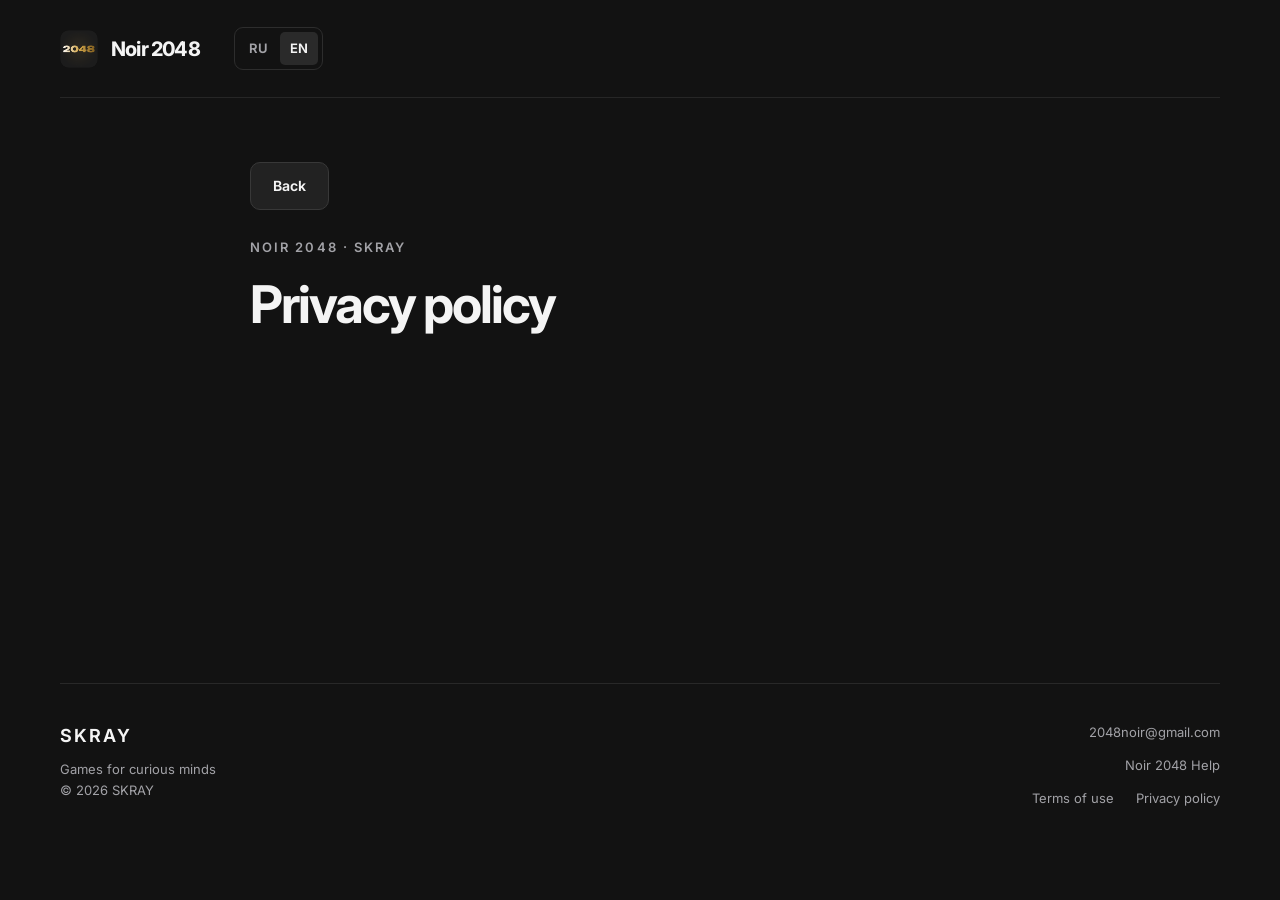
==== privacy.en.html @ 7a3df681 "Add files via upload initial commit" ====
<!doctype html>
<html lang="en"><head><meta charset="utf-8"><meta name="viewport" content="width=device-width, initial-scale=1"><meta name="theme-color" content="#121212"><meta name="description" content="Classic 2048 for Android. Try the demo, choose a tile style and get Noir 2048 on RuStore."><meta property="og:title" content="Privacy policy — Noir 2048"><meta property="og:description" content="Classic 2048 for Android. Try the demo, choose a tile style and get Noir 2048 on RuStore."><meta property="og:type" content="website"><title>Privacy policy — Noir 2048</title><meta name="robots" content="noindex"><link rel="icon" href="./assets/logo-v2.png"><link rel="stylesheet" href="./styles.css"><script src="./translations.js" defer></script><script src="./app.js" defer></script></head><body data-page="privacy"><a class="skip" href="#content" data-i18n="legal_skip">Skip to content</a>
<header class="site-header wrap"><a class="brand" href="./en.html"><img src="./assets/logo-v2.png" alt="" width="38" height="38"><span>Noir 2048</span></a><div class="lang-switch" role="group" aria-label="Язык / Language"><a href="./privacy.html" data-language="ru" lang="ru" hreflang="ru" aria-current="false">RU</a><a href="./privacy.en.html" data-language="en" lang="en" hreflang="en" aria-current="true">EN</a></div></header><main id="content" class="wrap legal-main"><a data-i18n="legal_back" class="button secondary" href="./index.html" >Back</a><p data-i18n="legal_eyebrow" class="eyebrow">NOIR 2048 · SKRAY</p><h1 data-i18n="legal_title_privacy">Privacy policy</h1><div class="legal-document" id="legal-document"></div></main><footer class="footer wrap"><div><div class="footer-brand">SKRAY</div><p data-i18n="footer_by">Games for curious minds</p><p class="footer-note">© 2026 SKRAY</p></div><div class="footer-right"><a href="mailto:2048noir@gmail.com">2048noir@gmail.com</a><a class="footer-help" data-i18n="help" data-help href="./help.en.html">Noir 2048 Help</a><div class="footer-legal"><a data-i18n="terms" href="./terms.en.html" data-legal="terms">Terms of use</a><a data-i18n="privacy" href="./privacy.en.html" data-legal="privacy">Privacy policy</a></div></div></footer></body></html>
---- styles.css ----
@font-face{font-family:Inter;src:url('./assets/inter.ttf') format('truetype');font-weight:100 900;font-display:swap}
:root{color-scheme:dark;--bg:#121212;--surface:#181818;--line:#2d2d2d;--gold:#d4af37;--text:#f4f4f4;--muted:#a2a2a7;--gap:10px;--pad:12px}
*{box-sizing:border-box}html{scroll-behavior:smooth;scroll-padding-top:100px}body{margin:0;background:var(--bg);color:var(--text);font:1rem/1.6 Inter,Arial,sans-serif;-webkit-font-smoothing:antialiased}button,a,select{-webkit-tap-highlight-color:transparent}a{color:inherit;text-decoration:none}button{font:inherit;color:inherit;cursor:pointer}button:disabled{cursor:default;opacity:.4}button,a{touch-action:manipulation}button:focus-visible,a:focus-visible,[tabindex]:focus-visible{outline:2px solid var(--gold);outline-offset:5px}img{max-width:100%;height:auto;display:block}button{border:0}h1,h2,h3,p{margin:0}h1,h2,h3{line-height:1.12}h2{font-size:clamp(28px,3.3vw,44px);letter-spacing:-.04em}h3{font-size:1.3125rem;letter-spacing:-.025em}.wrap{width:min(1160px,calc(100% - 80px));margin-inline:auto}.muted{color:var(--muted)}.eyebrow{font-size:0.8125rem;font-weight:600;letter-spacing:.16em;text-transform:uppercase;color:var(--muted)}.button{min-height:48px;padding:12px 22px;display:inline-flex;align-items:center;justify-content:center;gap:10px;border-radius:10px;font-size:0.875rem;font-weight:650;line-height:1.5;transition:background .15s,transform .15s}.button:hover{transform:translateY(-1px)}.primary{background:var(--gold);color:#121212}.primary:hover{background:#e0be4d}.secondary{background:#222;border:1px solid #383838}.secondary:hover{background:#2a2a2a}.text-link{font-size:0.875rem;color:var(--muted);border-bottom:1px solid #555;padding-bottom:3px}.text-link:hover{color:var(--text);border-color:var(--gold)}.skip{position:fixed;z-index:100;top:10px;left:10px;background:var(--gold);color:#121212;padding:12px;transform:translateY(-160%)}.skip:focus{transform:none}.site-header{min-height:98px;display:flex;flex-wrap:wrap;padding-block:16px;align-items:center;gap:34px;border-bottom:1px solid #262626}.brand{display:flex;align-items:center;gap:13px;font-size:1.25rem;font-weight:750;letter-spacing:-.04em}.brand img{width:38px;height:38px;object-fit:contain;border-radius:9px}.site-header nav{display:flex;gap:28px;margin-left:auto;align-items:center;font-size:0.875rem;color:var(--muted)}.site-header nav a:hover{color:var(--text)}.lang-switch{display:flex;border:1px solid var(--line);border-radius:9px;padding:4px;gap:2px}.lang-switch a{padding:6px 10px;font-size:0.8125rem;font-weight:650;border-radius:5px;color:var(--muted)}.lang-switch a[aria-current=true]{background:#2a2a2a;color:#f4f4f4}.nav-store{font-size:0.875rem;font-weight:600;color:var(--gold)!important}.hero{display:grid;grid-template-columns:1.12fr 1fr;align-items:center;gap:85px;padding-top:52px;padding-bottom:76px}.hero-copy{padding-bottom:24px}.hero h1{overflow-wrap:break-word;font-size:clamp(48px,5.7vw,72px);letter-spacing:-.06em;font-weight:650;line-height:1.05;margin:25px 0}.hero .hero-description{font-size:1.0625rem;line-height:1.75;max-width:460px;color:#b7b7bb}.hero-actions{display:flex;align-items:center;gap:24px;margin-top:28px;flex-wrap:wrap}.hero-facts{display:flex;gap:20px;flex-wrap:wrap;font-size:0.8125rem;color:var(--muted);margin-top:23px}.hero-facts span+span{border-left:1px solid #424242;padding-left:20px}.demo-shell{min-width:0;width:100%;max-width:470px;justify-self:end;background:#151515;border:1px solid #2a2a2a;border-radius:22px;padding:22px;box-shadow:0 25px 70px #0005}.demo-heading{display:flex;align-items:center;justify-content:space-between;margin-bottom:18px}.demo-heading h2{font-size:1.375rem;letter-spacing:-.035em}.demo-badge{font-size:0.75rem;color:var(--muted);letter-spacing:.09em;text-transform:uppercase}.score-card{background:#1c1c1c;border-radius:12px;border:1px solid #242424;padding:14px 16px;display:flex;justify-content:space-between;align-items:center;margin-bottom:16px;gap:10px;min-height:78px}.score-label{font-size:0.75rem;color:var(--muted);letter-spacing:.07em}.score-value{font-size:1.75rem;font-weight:700;line-height:1.2;letter-spacing:-.03em;font-variant-numeric:tabular-nums}.delete-button{display:flex;align-items:center;gap:10px;background:#242424;border:1px solid #353535;border-radius:9px;padding:8px 12px;min-height:46px;color:var(--gold)}.delete-button svg{width:21px;height:21px;flex:none}.delete-button span{font-size:0.75rem;line-height:1.3;text-align:left}.delete-button b{display:block;font-size:0.8125rem}.delete-button[aria-pressed=true]{border-color:var(--gold);background:#d4af3715}.board{aspect-ratio:1;position:relative;background:#181818;border:1px solid #222;border-radius:15px;touch-action:none;outline:0}.board:focus-visible{outline:2px solid var(--gold);outline-offset:4px}.cells{position:absolute;inset:var(--pad);display:grid;grid-template-columns:repeat(4,1fr);grid-template-rows:repeat(4,1fr);gap:var(--gap)}.cell{border-radius:12px;background:#131313}.tile-layer{position:absolute;inset:var(--pad);pointer-events:none}.tile{position:absolute;top:0;left:0;width:calc((100% - 3 * var(--gap))/4);height:calc((100% - 3 * var(--gap))/4);transform:translate(calc(var(--c) * (100% + var(--gap))),calc(var(--r) * (100% + var(--gap))));transition:transform 135ms cubic-bezier(.2,.65,.3,1);border-radius:12px;pointer-events:none;padding:0;background:transparent;display:flex;align-items:center;justify-content:center;font-size:1.5rem;font-weight:700;color:#fff;overflow:hidden}.tile img{width:100%;height:100%;pointer-events:none}.tile:disabled{opacity:1}.tile.spawn img{animation:appear 180ms ease-out}.tile.merge img{animation:merge 180ms ease-out}.delete-mode .tile{pointer-events:auto;box-shadow:0 0 0 2px var(--gold);background:#d4af3720;cursor:pointer}.delete-mode .tile:after{content:'';position:absolute;inset:0;background:#d4af3720;border-radius:12px}.delete-mode .tile:hover:after{background:#d4af3740}.tile .fallback{width:100%;height:100%;display:grid;place-items:center;background:#444;font-size:clamp(12px,3vw,23px);border-radius:12px}.board-help{min-height:25px;margin:13px 0 8px;font-size:0.75rem;text-align:center;color:var(--muted)}.board-help.delete-help{color:var(--gold)}.game-actions{display:flex;justify-content:space-between;gap:10px;align-items:center;margin-bottom:19px}.small-button{display:flex;align-items:center;justify-content:center;gap:7px;background:#202020;padding:8px 13px;border-radius:8px;font-size:0.75rem;color:#c1c1c5;min-height:36px}.small-button:hover{background:#292929}.small-button svg{width:14px;height:14px}.small-button[hidden]{display:none}.style-heading{display:flex;justify-content:space-between;align-items:center;margin-bottom:9px;font-size:0.75rem;color:var(--muted)}.style-tabs{display:grid;grid-template-columns:repeat(3,minmax(0,1fr));gap:7px}.style-tab{background:#1c1c1c;border:1px solid #323232;border-radius:9px;padding:9px 5px 7px;min-width:0;display:flex;flex-direction:column;align-items:center;gap:7px;transition:border .15s}.style-tab[aria-pressed=true]{border-color:var(--gold);background:#d4af3709}.style-tab:hover{border-color:#777}.style-preview{display:flex;gap:4px}.style-preview img{width:29px;height:29px}.style-tab .style-name{overflow-wrap:anywhere;font-size:0.75rem;line-height:1.25;min-height:28px;display:flex;align-items:center;text-align:center}.game-overlay{position:absolute;inset:0;z-index:10;display:flex;align-items:center;justify-content:center;background:#121212dd;border-radius:15px;padding:20px;backdrop-filter:blur(5px)}.game-overlay[hidden]{display:none}.overlay-card{text-align:center;width:100%;display:flex;flex-direction:column;align-items:stretch;gap:13px}.overlay-card h3{font-size:1.6875rem}.overlay-card p{color:#bbb;font-size:0.875rem}.overlay-score{color:var(--gold);font-size:2.3125rem;font-weight:700;line-height:1.2}.overlay-actions{display:flex;flex-direction:column;gap:8px}.overlay-actions .button{width:100%}.promo-inline{display:flex;justify-content:space-between;align-items:center;gap:15px;margin-top:16px;padding-top:15px;border-top:1px solid #2a2a2a;font-size:0.75rem;color:var(--muted)}.promo-inline a{color:var(--gold);font-size:0.8125rem;font-weight:600;white-space:nowrap}.section{padding:70px 0;border-top:1px solid #282828}.section-heading{display:flex;justify-content:space-between;gap:30px;align-items:flex-end;margin-bottom:33px}.section-heading .eyebrow{margin-bottom:13px}.section-heading>p{max-width:380px;color:var(--muted);font-size:0.9375rem;line-height:1.7}.features{display:grid;grid-template-columns:repeat(4,minmax(0,1fr));gap:16px}.feature{background:#181818;border:1px solid #292929;border-radius:14px;padding:25px 23px}.feature-symbol{height:38px;font-size:1.625rem;line-height:1;font-weight:500;color:var(--gold);margin-bottom:20px;letter-spacing:-.03em}.feature h3{font-size:1.0625rem;margin-bottom:10px}.feature p{font-size:0.875rem;color:var(--muted);line-height:1.75}.screens-section{display:grid;grid-template-columns:.9fr 1.1fr;gap:80px;align-items:center}.screens-copy h2{margin:17px 0 22px}.screens-copy p{color:var(--muted);line-height:1.75;font-size:0.9375rem;max-width:370px}.screens-copy .text-link{display:inline-block;margin-top:25px}.screens-strip{min-width:0;width:100%;display:flex;align-items:center;gap:14px;justify-content:center;overflow:hidden;padding:16px 0}.screens-strip figure{margin:0;width:30%;min-width:0}.screens-strip figure:nth-child(2){transform:translateY(-13px)}.screens-strip img{width:100%;border-radius:15px;border:1px solid #333}.screens-strip figcaption{overflow-wrap:anywhere;text-align:center;color:var(--muted);font-size:0.75rem;line-height:1.4;margin-top:12px}.other-card{padding:30px;border-radius:15px;background:#181818;border:1px solid #303030;display:flex;align-items:center;gap:25px}.other-monogram{width:68px;height:68px;flex:none;display:grid;place-items:center;background:#d4af37;color:#121212;font-size:1.75rem;font-weight:700;border-radius:14px;letter-spacing:-.05em}.other-copy{flex:1}.other-copy h3{font-size:1.4375rem;margin-bottom:8px}.other-copy p{font-size:0.875rem;color:var(--muted);max-width:450px}.other-actions{display:flex;gap:12px;flex-wrap:wrap}.footer{padding-top:38px;padding-bottom:30px;border-top:1px solid #282828;display:grid;grid-template-columns:1fr auto;gap:30px}.footer-brand{font-size:1.125rem;letter-spacing:.12em;font-weight:650;margin-bottom:8px}.footer p{font-size:0.8125rem;color:var(--muted)}.footer-right{display:flex;flex-direction:column;align-items:flex-end;gap:12px;font-size:0.8125rem}.footer-legal{display:flex;gap:22px;flex-wrap:wrap}.footer a{color:var(--muted)}.footer a:hover{color:var(--gold)}.footer-note{font-size:0.75rem;color:#777}.legal-main{max-width:780px;padding-top:64px;padding-bottom:85px;min-height:65vh}.legal-main .eyebrow{margin-bottom:18px}.legal-main h1{font-size:clamp(32px,5vw,52px);letter-spacing:-.04em;margin-bottom:28px;overflow-wrap:anywhere}.legal-notice{border:1px solid #444;background:#181818;border-radius:14px;padding:26px;margin-top:25px}.legal-notice p+p{margin-top:14px}.legal-notice .button{margin-top:22px}.legal-main>a{display:inline-block;margin-bottom:27px}.legal-main .muted{line-height:1.8}.legal-notice h2{font-size:1.375rem;margin-bottom:12px}.legal-notice a:not(.button){color:var(--gold)}
.sr-only{position:absolute;width:1px;height:1px;padding:0;margin:-1px;overflow:hidden;clip:rect(0,0,0,0);white-space:nowrap;border:0}
.feature-symbol img{width:30px;height:30px;object-fit:contain}
.help-header .lang-switch{margin-left:auto}
.help-main{max-width:860px;padding-top:46px;padding-bottom:76px;overflow-wrap:break-word}
.help-home{display:inline-block;margin-bottom:30px}
.help-heading .eyebrow{margin-bottom:15px}
.help-heading h1{font-size:clamp(2rem,5vw,3.25rem);letter-spacing:-.04em;font-weight:650;line-height:1.12;margin-bottom:17px}
.help-heading>p:last-child{font-size:1rem}
.help-toc{margin:30px 0 40px;background:var(--surface);border:1px solid var(--line);border-radius:13px;padding:0 20px}
.help-toc summary{cursor:pointer;min-height:58px;padding:16px 0;font-size:.9375rem;font-weight:600}
.help-toc summary span{float:right;font-size:.8125rem;color:var(--muted);font-weight:400;margin-left:12px}
.help-toc nav{padding:3px 0 21px}
.help-toc ol{display:grid;grid-template-columns:repeat(2,minmax(0,1fr));gap:4px 32px;margin:0;padding-left:23px}
.help-toc li{padding:3px 0 3px 3px;color:var(--muted);font-size:.875rem;line-height:1.55}
.help-toc a{display:block}
.help-toc a:hover{color:var(--text)}
.help-section{padding:34px 0;border-bottom:1px solid var(--line)}
.help-section:first-child{padding-top:0}
.help-section:last-child{border-bottom:0;padding-bottom:0}
.help-section h2{font-size:clamp(1.5rem,3vw,1.875rem);letter-spacing:-.035em;line-height:1.25;margin-bottom:20px}
.help-section h3{font-size:1.1875rem;line-height:1.35;margin-top:30px;margin-bottom:14px}
.help-section h2,.help-section h3{scroll-margin-top:26px}
.help-section p,.help-section li{font-size:1rem;line-height:1.8;color:#c4c4c8}
.help-section p+p,.help-section p+ul,.help-section p+ol,.help-section ul+p,.help-section ol+p{margin-top:15px}
.help-section ul,.help-section ol{margin:0;padding-left:24px}
.help-section li+li{margin-top:8px}
.help-section strong{font-weight:650;color:var(--text)}
.help-section a{color:var(--gold);text-decoration:underline;text-underline-offset:3px}
.help-table{margin:20px 0;border:1px solid var(--line);border-radius:11px;overflow:auto}
.help-table table{border-collapse:collapse;width:100%;font-size:.9375rem;line-height:1.65;font-variant-numeric:tabular-nums}
.help-table th{background:var(--surface);color:var(--text);font-weight:600;text-align:left}
.help-table th,.help-table td{padding:10px 17px;overflow-wrap:break-word}
.help-table th:last-child,.help-table td:last-child{text-align:right}
.help-table tr+tr td{border-top:1px solid var(--line)}
.help-table td{color:#c4c4c8}
.help-table tbody tr:nth-child(even){background:#161616}
.footer-help{font-size:.8125rem;color:var(--muted)}
@media(max-width:760px){.help-main{padding-top:29px;padding-bottom:48px}.help-home{margin-bottom:26px}.help-toc{padding-inline:16px;margin-bottom:31px}.help-toc ol{grid-template-columns:1fr;gap:3px}.help-section{padding-block:28px}.help-table th,.help-table td{padding:10px 12px}.help-heading h1{font-size:2rem}}
.feature-symbol.boost-symbol{font-size:2rem}
.delete-button.needs-attention{border-color:var(--gold);animation:boost-nudge 420ms ease-out 2}
@keyframes boost-nudge{0%,100%{transform:translateX(0)}30%{transform:translateX(-3px)}60%{transform:translateX(3px)}}
.board,.board *{user-select:none;-webkit-user-select:none;-webkit-user-drag:none}
.board.invalid-horizontal{animation:board-shake-x 200ms ease-out}
.board.invalid-vertical{animation:board-shake-y 200ms ease-out}
@keyframes board-shake-x{0%,100%{transform:translateX(0)}25%{transform:translateX(-4px)}50%{transform:translateX(4px)}75%{transform:translateX(-2px)}}
@keyframes board-shake-y{0%,100%{transform:translateY(0)}25%{transform:translateY(-4px)}50%{transform:translateY(4px)}75%{transform:translateY(-2px)}}
@media(min-width:761px){.hero{align-items:start}}
@media(prefers-reduced-motion:reduce){.board.invalid-horizontal,.board.invalid-vertical{border-color:var(--gold)}}
@keyframes appear{from{transform:scale(.6);opacity:.3}to{transform:scale(1);opacity:1}}@keyframes merge{0%,100%{transform:scale(1)}50%{transform:scale(1.1)}}
@media(min-width:1450px){.hero{gap:110px}}
@media(max-width:1000px){.wrap{width:calc(100% - 48px)}.hero{gap:35px}.hero h1{overflow-wrap:break-word;font-size:3.5625rem}.hero-description{font-size:1rem}.features{grid-template-columns:repeat(2,minmax(0,1fr))}.screens-section{gap:35px}.other-card{flex-wrap:wrap}.other-actions{margin-left:93px}}
@media(max-width:760px){.wrap{width:calc(100% - 32px)}.site-header{min-height:78px;gap:12px;flex-wrap:wrap;padding:16px 0}.site-header nav{display:none}.brand{font-size:1.1875rem}.brand img{width:32px;height:32px}.lang-switch{margin-left:auto}.hero{grid-template-columns:1fr;gap:29px;padding-top:32px;padding-bottom:45px}.hero-copy{padding-bottom:0}.hero h1{overflow-wrap:break-word;font-size:clamp(43px,8.5vw,60px);margin:16px 0 18px}.hero-description{max-width:520px;font-size:0.9375rem}.hero-actions{margin-top:20px;gap:20px}.hero-facts{margin-top:15px}.demo-shell{justify-self:center;max-width:440px;padding:18px}.section{padding:45px 0}.section-heading{display:block;margin-bottom:24px}.section-heading>p{margin-top:16px}.features{gap:10px}.feature{padding:21px 18px}.screens-section{grid-template-columns:1fr;gap:20px}.screens-copy p{max-width:520px}.screens-strip{max-width:490px;margin:auto}.other-card{padding:22px;gap:17px}.other-monogram{width:55px;height:55px;font-size:1.4375rem}.other-copy{min-width:0}.other-copy p{font-size:0.8125rem}.other-actions{margin-left:0;width:100%}.other-actions .button{flex:1}.footer{grid-template-columns:1fr;gap:24px}.footer-right{align-items:flex-start}.footer-legal{gap:12px 22px}.legal-main{padding-top:38px;padding-bottom:60px}}
@media(max-width:370px){.demo-shell{padding:13px;--gap:7px;--pad:9px}.style-tab .style-name{overflow-wrap:anywhere;font-size:0.75rem}.style-preview img{width:25px;height:25px}.feature{padding:18px 14px}.hero-facts{gap:12px}.hero-facts span+span{padding-left:12px}.game-actions{gap:6px}.small-button{font-size:0.6875rem;padding-inline:10px}.promo-inline{font-size:0.6875rem;gap:8px}.delete-button{padding:8px}.delete-button span{font-size:0.6875rem}.footer-legal{flex-direction:column}}
@media(prefers-reduced-motion:reduce){html{scroll-behavior:auto}*,*:before,*:after{animation:none!important;transition:none!important}}

@media(max-width:760px){.features{grid-template-columns:repeat(auto-fit,minmax(min(100%,max(10rem,calc((100% - 10px)/2))),1fr))}.feature{overflow-wrap:anywhere}.other-monogram{font-size:min(1.45rem,28px)}}
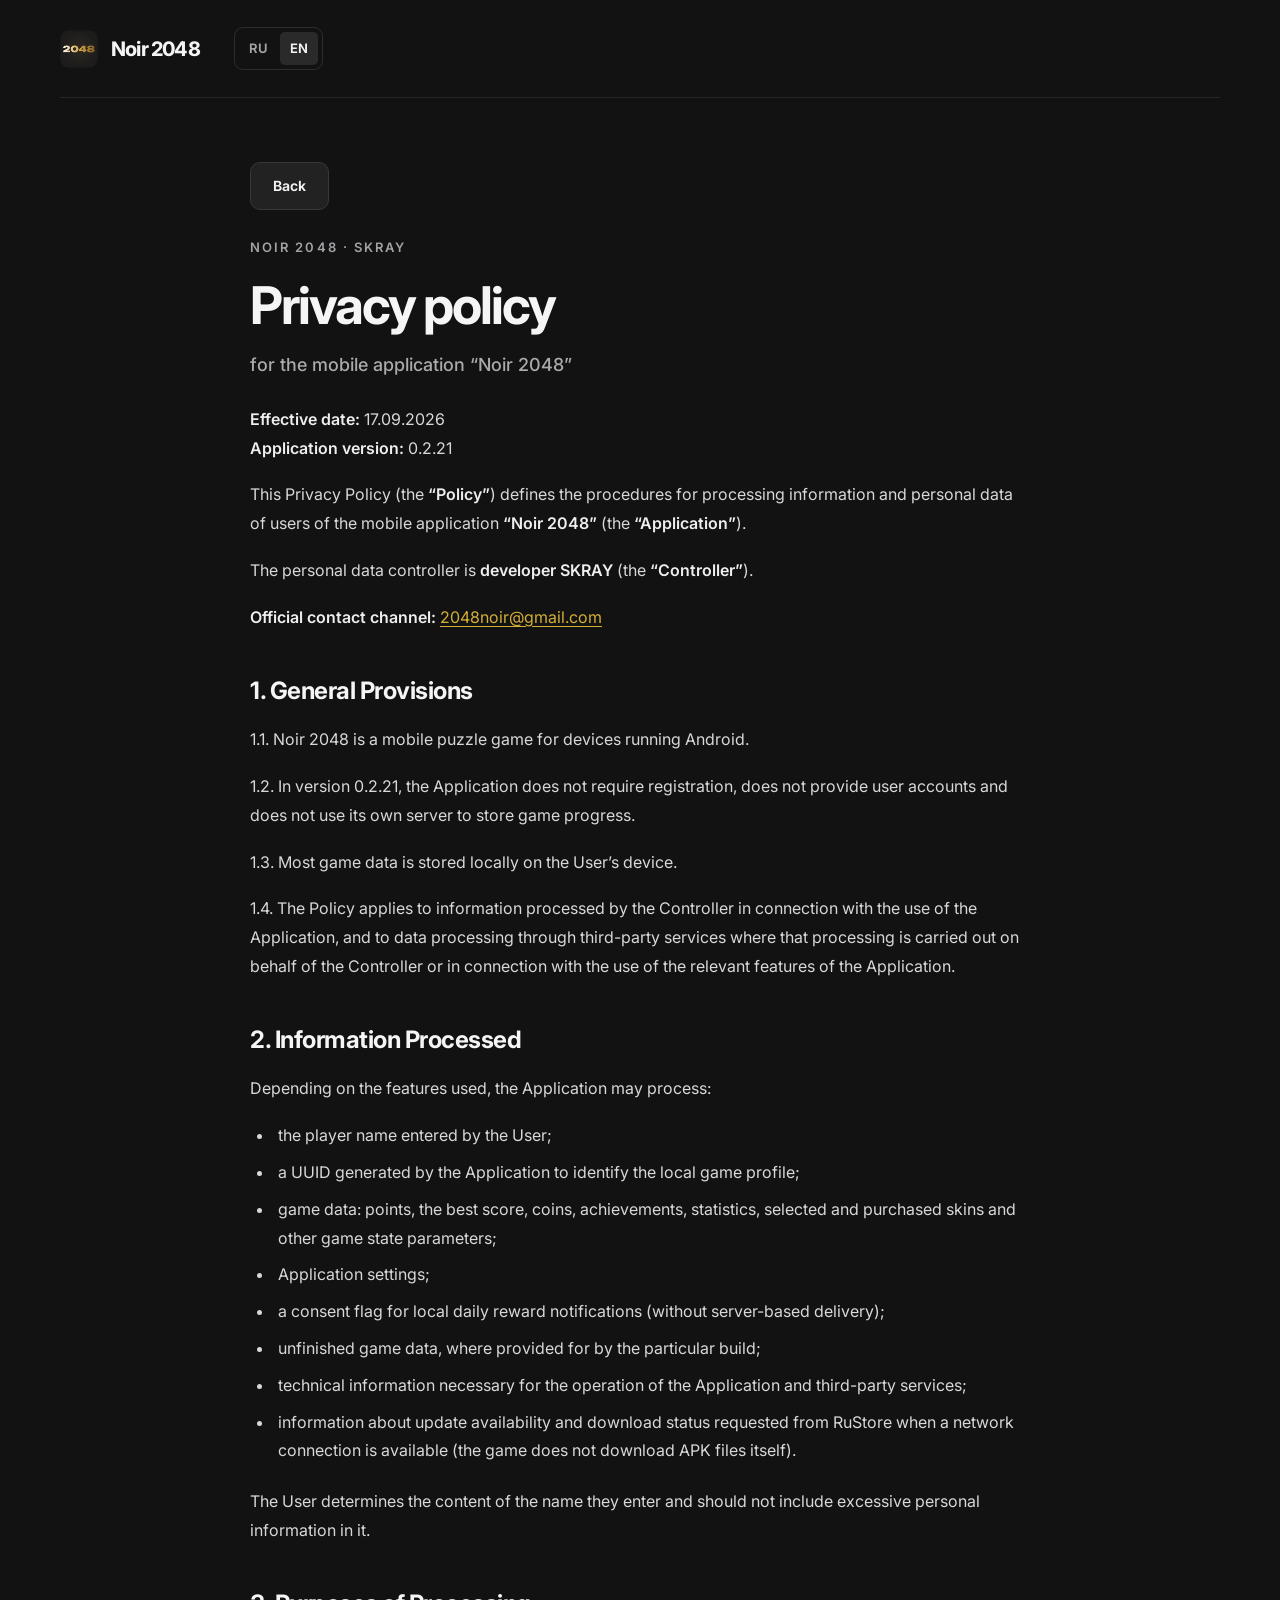
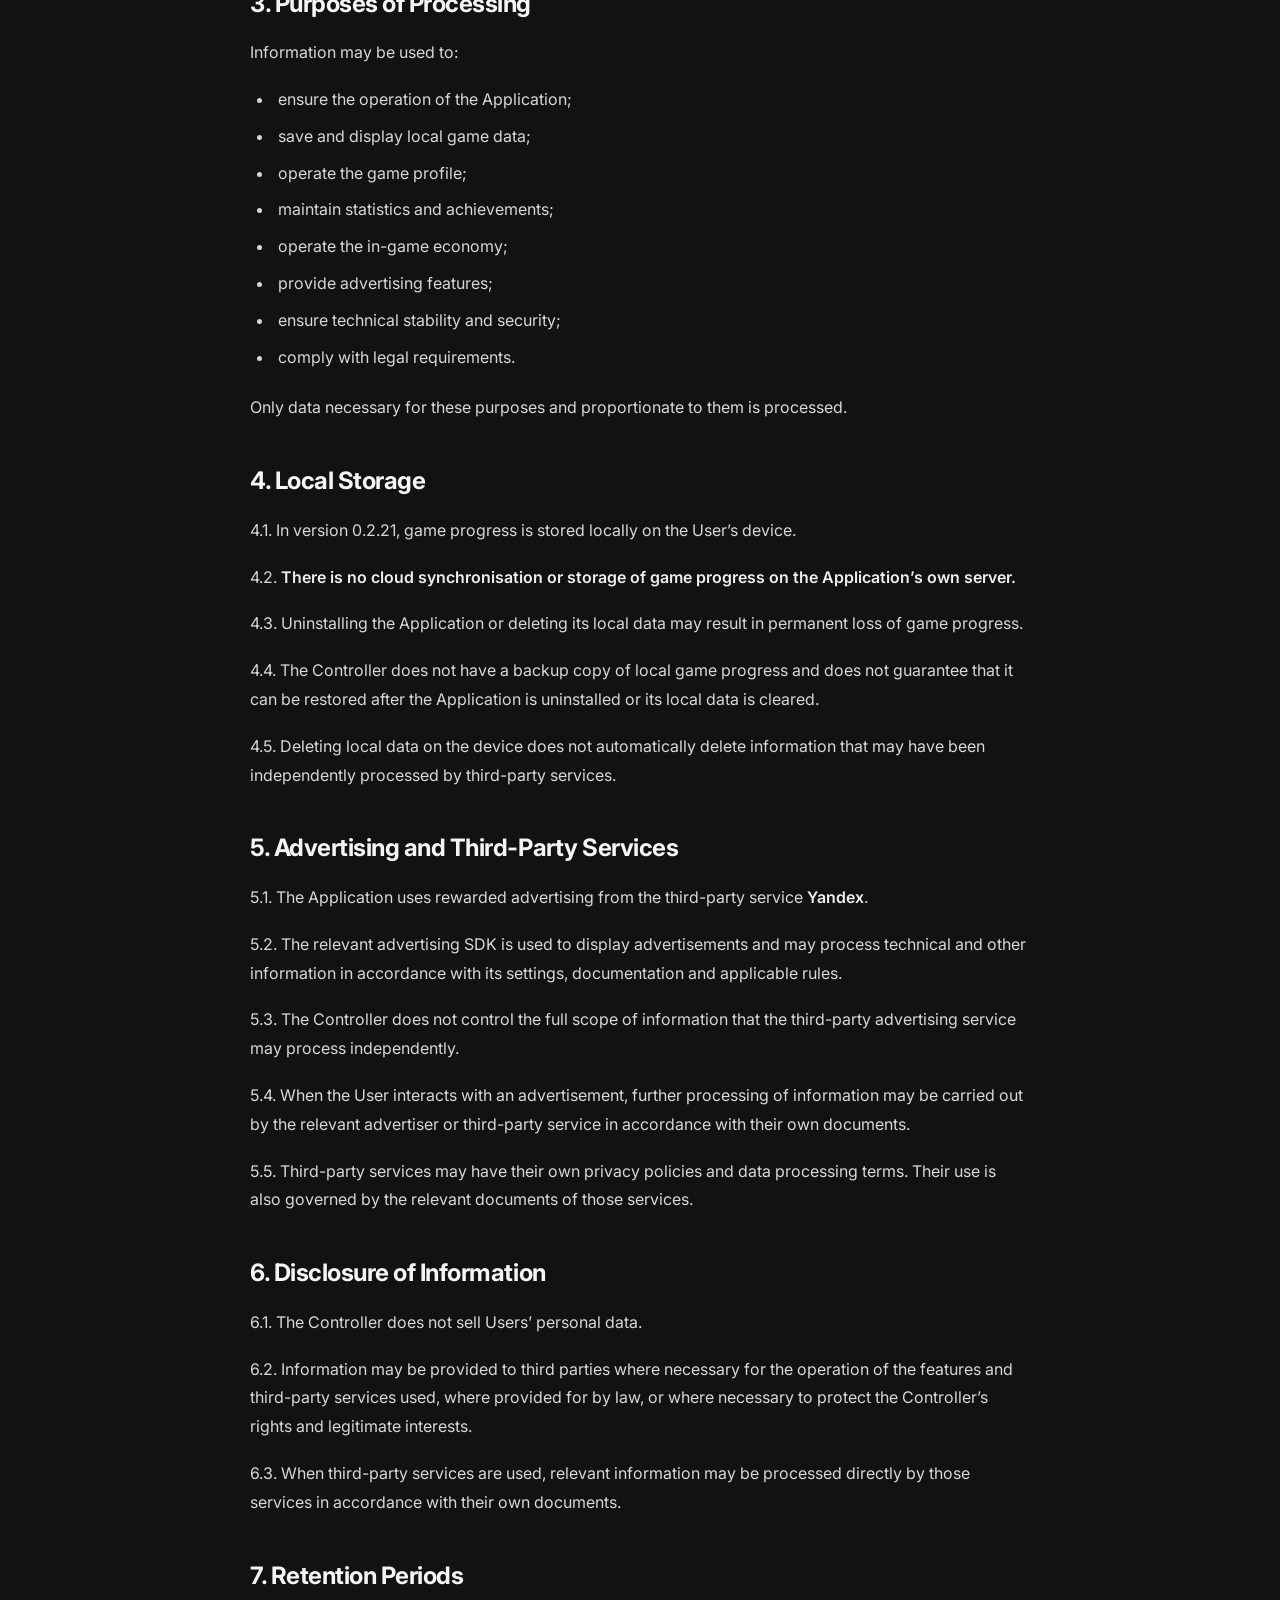
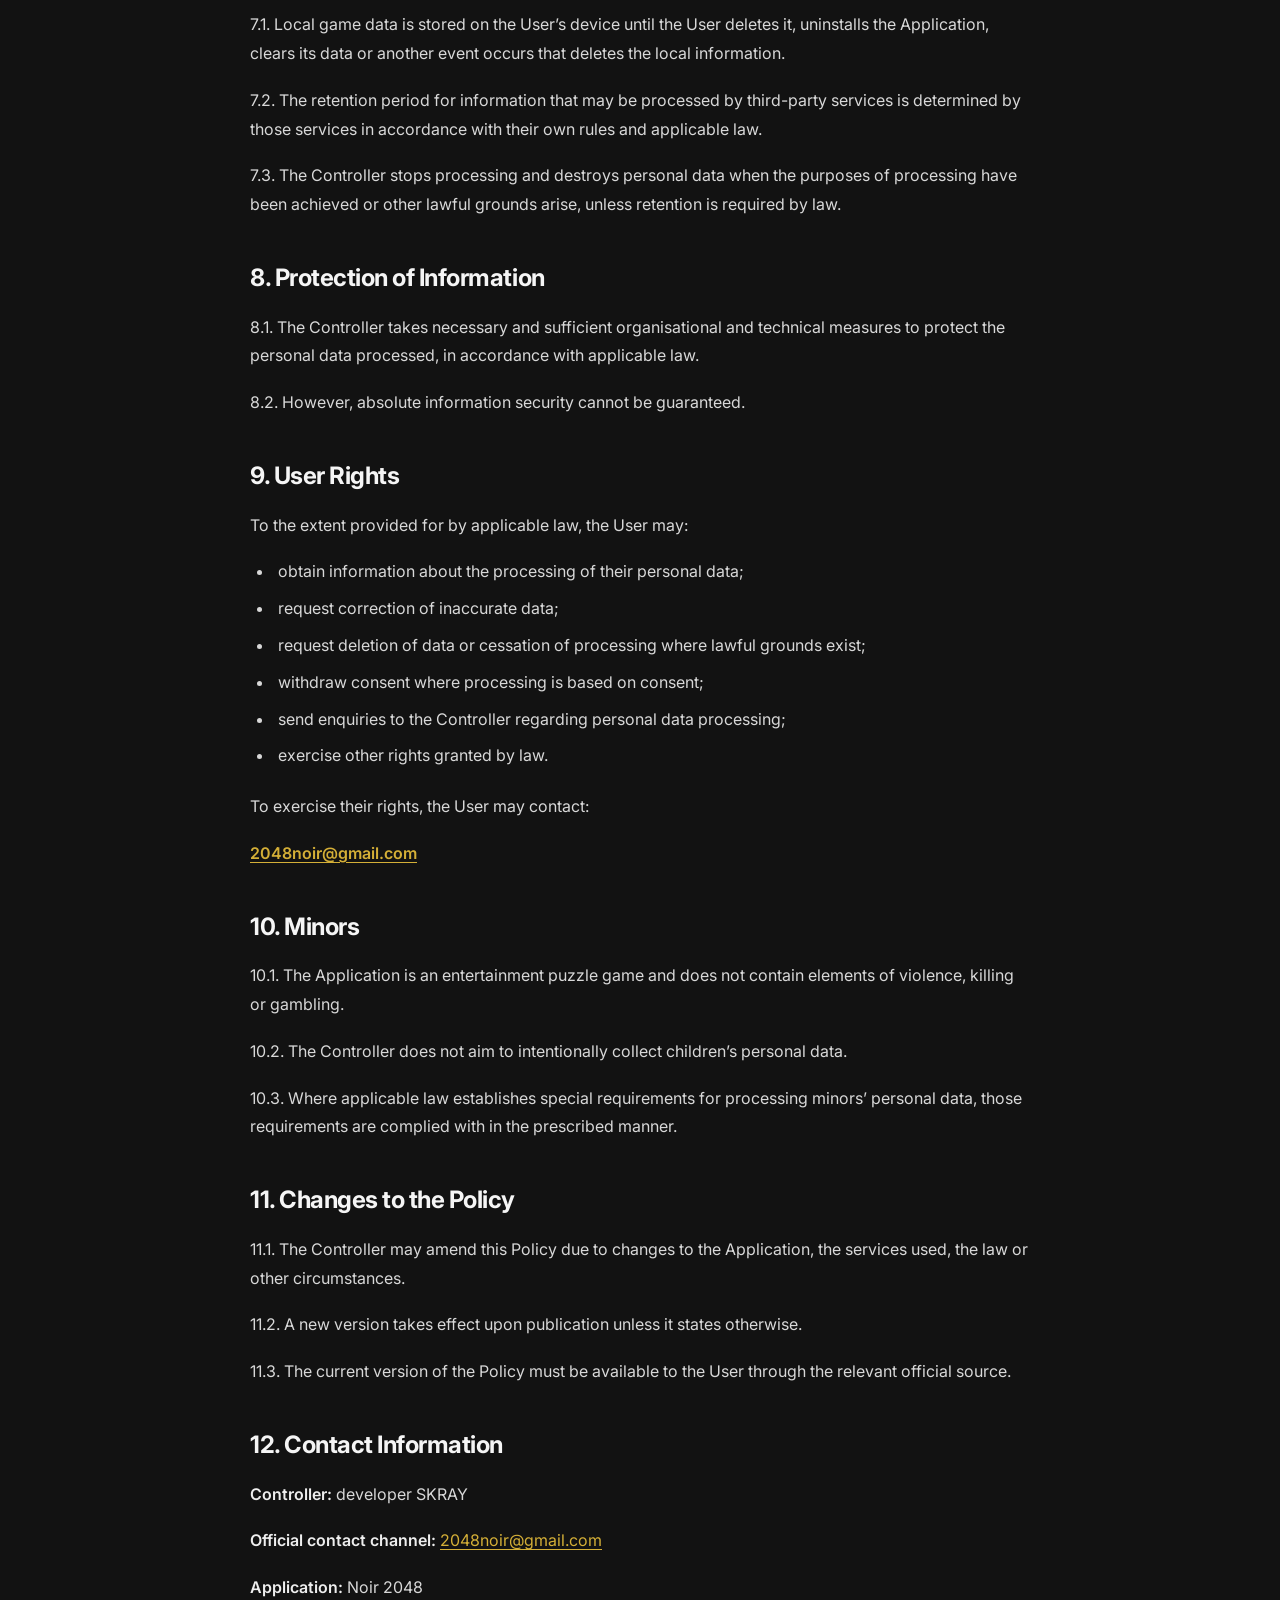
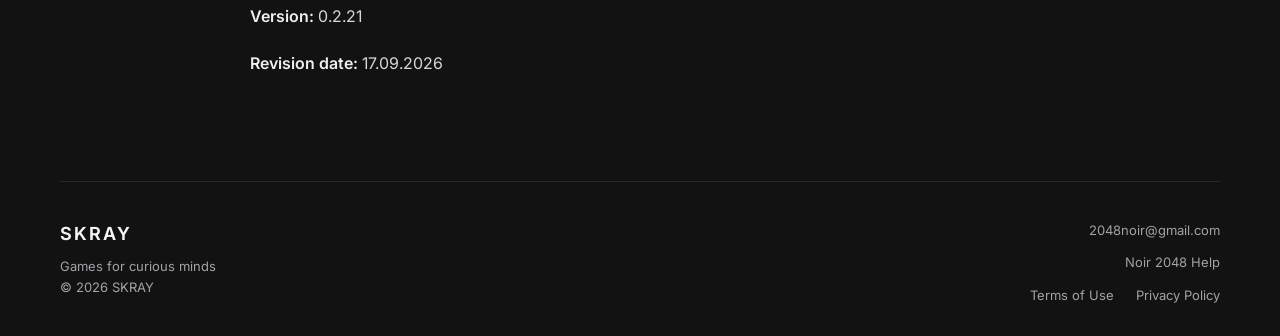
==== commit 9c252472: "Add files via upload" ====
--- a/privacy.en.html
+++ b/privacy.en.html
@@ -1,3 +1,114 @@
 <!doctype html>
-<html lang="en"><head><meta charset="utf-8"><meta name="viewport" content="width=device-width, initial-scale=1"><meta name="theme-color" content="#121212"><meta name="description" content="Classic 2048 for Android. Try the demo, choose a tile style and get Noir 2048 on RuStore."><meta property="og:title" content="Privacy policy — Noir 2048"><meta property="og:description" content="Classic 2048 for Android. Try the demo, choose a tile style and get Noir 2048 on RuStore."><meta property="og:type" content="website"><title>Privacy policy — Noir 2048</title><meta name="robots" content="noindex"><link rel="icon" href="./assets/logo-v2.png"><link rel="stylesheet" href="./styles.css"><script src="./translations.js" defer></script><script src="./app.js" defer></script></head><body data-page="privacy"><a class="skip" href="#content" data-i18n="legal_skip">Skip to content</a>
-<header class="site-header wrap"><a class="brand" href="./en.html"><img src="./assets/logo-v2.png" alt="" width="38" height="38"><span>Noir 2048</span></a><div class="lang-switch" role="group" aria-label="Язык / Language"><a href="./privacy.html" data-language="ru" lang="ru" hreflang="ru" aria-current="false">RU</a><a href="./privacy.en.html" data-language="en" lang="en" hreflang="en" aria-current="true">EN</a></div></header><main id="content" class="wrap legal-main"><a data-i18n="legal_back" class="button secondary" href="./index.html" >Back</a><p data-i18n="legal_eyebrow" class="eyebrow">NOIR 2048 · SKRAY</p><h1 data-i18n="legal_title_privacy">Privacy policy</h1><div class="legal-document" id="legal-document"></div></main><footer class="footer wrap"><div><div class="footer-brand">SKRAY</div><p data-i18n="footer_by">Games for curious minds</p><p class="footer-note">© 2026 SKRAY</p></div><div class="footer-right"><a href="mailto:2048noir@gmail.com">2048noir@gmail.com</a><a class="footer-help" data-i18n="help" data-help href="./help.en.html">Noir 2048 Help</a><div class="footer-legal"><a data-i18n="terms" href="./terms.en.html" data-legal="terms">Terms of use</a><a data-i18n="privacy" href="./privacy.en.html" data-legal="privacy">Privacy policy</a></div></div></footer></body></html>+<html lang="en">
+<head>
+<meta charset="utf-8">
+<meta name="viewport" content="width=device-width, initial-scale=1">
+<meta name="theme-color" content="#121212">
+<meta name="description" content="Privacy Policy for the Noir 2048 mobile application by SKRAY.">
+<meta property="og:title" content="Privacy Policy — Noir 2048">
+<meta property="og:description" content="Privacy Policy for the Noir 2048 mobile application by SKRAY.">
+<meta property="og:type" content="article">
+<title>Privacy Policy — Noir 2048</title>
+<link rel="icon" href="./assets/logo-v2.png">
+<link rel="stylesheet" href="./styles.css">
+<link rel="alternate" hreflang="ru" href="./privacy.html">
+<link rel="alternate" hreflang="en" href="./privacy.en.html">
+<script src="./legal.js" defer></script>
+</head>
+<body data-page="privacy">
+<a class="skip" href="#content">Skip to content</a>
+<header class="site-header wrap"><a class="brand" href="./en.html"><img src="./assets/logo-v2.png" alt="" width="38" height="38"><span>Noir 2048</span></a><div class="lang-switch" role="group" aria-label="Язык / Language"><a href="./privacy.html" data-document-language="ru" lang="ru" hreflang="ru" aria-current="false">RU</a><a href="./privacy.en.html" data-document-language="en" lang="en" hreflang="en" aria-current="true">EN</a></div></header>
+<main id="content" class="wrap legal-main">
+<a class="button secondary" href="./en.html">Back</a>
+<p class="eyebrow">NOIR 2048 · SKRAY</p>
+<article class="legal-document" id="legal-document" aria-label="Privacy Policy">
+<h1>PRIVACY POLICY</h1>
+<h2 class="legal-subtitle">for the mobile application “Noir 2048”</h2>
+<p><strong>Effective date:</strong> 17.09.2026<br><strong>Application version:</strong> 0.2.21</p>
+<p>This Privacy Policy (the <strong>“Policy”</strong>) defines the procedures for processing information and personal data of users of the mobile application <strong>“Noir 2048”</strong> (the <strong>“Application”</strong>).</p>
+<p>The personal data controller is <strong>developer SKRAY</strong> (the <strong>“Controller”</strong>).</p>
+<p><strong>Official contact channel:</strong> <a href="mailto:2048noir@gmail.com">2048noir@gmail.com</a></p>
+<h2 id="section-1">1. General Provisions</h2>
+<p>1.1. Noir 2048 is a mobile puzzle game for devices running Android.</p>
+<p>1.2. In version 0.2.21, the Application does not require registration, does not provide user accounts and does not use its own server to store game progress.</p>
+<p>1.3. Most game data is stored locally on the User’s device.</p>
+<p>1.4. The Policy applies to information processed by the Controller in connection with the use of the Application, and to data processing through third-party services where that processing is carried out on behalf of the Controller or in connection with the use of the relevant features of the Application.</p>
+<h2 id="section-2">2. Information Processed</h2>
+<p>Depending on the features used, the Application may process:</p>
+<ul>
+<li>the player name entered by the User;</li>
+<li>a UUID generated by the Application to identify the local game profile;</li>
+<li>game data: points, the best score, coins, achievements, statistics, selected and purchased skins and other game state parameters;</li>
+<li>Application settings;</li>
+<li>a consent flag for local daily reward notifications (without server-based delivery);</li>
+<li>unfinished game data, where provided for by the particular build;</li>
+<li>technical information necessary for the operation of the Application and third-party services;</li>
+<li>information about update availability and download status requested from RuStore when a network connection is available (the game does not download APK files itself).</li>
+</ul>
+<p>The User determines the content of the name they enter and should not include excessive personal information in it.</p>
+<h2 id="section-3">3. Purposes of Processing</h2>
+<p>Information may be used to:</p>
+<ul>
+<li>ensure the operation of the Application;</li>
+<li>save and display local game data;</li>
+<li>operate the game profile;</li>
+<li>maintain statistics and achievements;</li>
+<li>operate the in-game economy;</li>
+<li>provide advertising features;</li>
+<li>ensure technical stability and security;</li>
+<li>comply with legal requirements.</li>
+</ul>
+<p>Only data necessary for these purposes and proportionate to them is processed.</p>
+<h2 id="section-4">4. Local Storage</h2>
+<p>4.1. In version 0.2.21, game progress is stored locally on the User’s device.</p>
+<p>4.2. <strong>There is no cloud synchronisation or storage of game progress on the Application’s own server.</strong></p>
+<p>4.3. Uninstalling the Application or deleting its local data may result in permanent loss of game progress.</p>
+<p>4.4. The Controller does not have a backup copy of local game progress and does not guarantee that it can be restored after the Application is uninstalled or its local data is cleared.</p>
+<p>4.5. Deleting local data on the device does not automatically delete information that may have been independently processed by third-party services.</p>
+<h2 id="section-5">5. Advertising and Third-Party Services</h2>
+<p>5.1. The Application uses rewarded advertising from the third-party service <strong>Yandex</strong>.</p>
+<p>5.2. The relevant advertising SDK is used to display advertisements and may process technical and other information in accordance with its settings, documentation and applicable rules.</p>
+<p>5.3. The Controller does not control the full scope of information that the third-party advertising service may process independently.</p>
+<p>5.4. When the User interacts with an advertisement, further processing of information may be carried out by the relevant advertiser or third-party service in accordance with their own documents.</p>
+<p>5.5. Third-party services may have their own privacy policies and data processing terms. Their use is also governed by the relevant documents of those services.</p>
+<h2 id="section-6">6. Disclosure of Information</h2>
+<p>6.1. The Controller does not sell Users’ personal data.</p>
+<p>6.2. Information may be provided to third parties where necessary for the operation of the features and third-party services used, where provided for by law, or where necessary to protect the Controller’s rights and legitimate interests.</p>
+<p>6.3. When third-party services are used, relevant information may be processed directly by those services in accordance with their own documents.</p>
+<h2 id="section-7">7. Retention Periods</h2>
+<p>7.1. Local game data is stored on the User’s device until the User deletes it, uninstalls the Application, clears its data or another event occurs that deletes the local information.</p>
+<p>7.2. The retention period for information that may be processed by third-party services is determined by those services in accordance with their own rules and applicable law.</p>
+<p>7.3. The Controller stops processing and destroys personal data when the purposes of processing have been achieved or other lawful grounds arise, unless retention is required by law.</p>
+<h2 id="section-8">8. Protection of Information</h2>
+<p>8.1. The Controller takes necessary and sufficient organisational and technical measures to protect the personal data processed, in accordance with applicable law.</p>
+<p>8.2. However, absolute information security cannot be guaranteed.</p>
+<h2 id="section-9">9. User Rights</h2>
+<p>To the extent provided for by applicable law, the User may:</p>
+<ul>
+<li>obtain information about the processing of their personal data;</li>
+<li>request correction of inaccurate data;</li>
+<li>request deletion of data or cessation of processing where lawful grounds exist;</li>
+<li>withdraw consent where processing is based on consent;</li>
+<li>send enquiries to the Controller regarding personal data processing;</li>
+<li>exercise other rights granted by law.</li>
+</ul>
+<p>To exercise their rights, the User may contact:</p>
+<p><strong><a href="mailto:2048noir@gmail.com">2048noir@gmail.com</a></strong></p>
+<h2 id="section-10">10. Minors</h2>
+<p>10.1. The Application is an entertainment puzzle game and does not contain elements of violence, killing or gambling.</p>
+<p>10.2. The Controller does not aim to intentionally collect children’s personal data.</p>
+<p>10.3. Where applicable law establishes special requirements for processing minors’ personal data, those requirements are complied with in the prescribed manner.</p>
+<h2 id="section-11">11. Changes to the Policy</h2>
+<p>11.1. The Controller may amend this Policy due to changes to the Application, the services used, the law or other circumstances.</p>
+<p>11.2. A new version takes effect upon publication unless it states otherwise.</p>
+<p>11.3. The current version of the Policy must be available to the User through the relevant official source.</p>
+<h2 id="section-12">12. Contact Information</h2>
+<p><strong>Controller:</strong> developer SKRAY</p>
+<p><strong>Official contact channel:</strong> <a href="mailto:2048noir@gmail.com">2048noir@gmail.com</a></p>
+<p><strong>Application:</strong> Noir 2048<br><strong>Version:</strong> 0.2.21</p>
+<p><strong>Revision date:</strong> 17.09.2026</p>
+</article>
+</main>
+<footer class="footer wrap"><div><div class="footer-brand">SKRAY</div><p>Games for curious minds</p><p class="footer-note">© 2026 SKRAY</p></div><div class="footer-right"><a href="mailto:2048noir@gmail.com">2048noir@gmail.com</a><a class="footer-help" href="./help.en.html">Noir 2048 Help</a><div class="footer-legal"><a href="./terms.en.html">Terms of Use</a><a href="./privacy.en.html">Privacy Policy</a></div></div></footer>
+</body>
+</html>
--- a/styles.css
+++ b/styles.css
@@ -1,6 +1,7 @@
 @font-face{font-family:Inter;src:url('./assets/inter.ttf') format('truetype');font-weight:100 900;font-display:swap}
 :root{color-scheme:dark;--bg:#121212;--surface:#181818;--line:#2d2d2d;--gold:#d4af37;--text:#f4f4f4;--muted:#a2a2a7;--gap:10px;--pad:12px}
-*{box-sizing:border-box}html{scroll-behavior:smooth;scroll-padding-top:100px}body{margin:0;background:var(--bg);color:var(--text);font:1rem/1.6 Inter,Arial,sans-serif;-webkit-font-smoothing:antialiased}button,a,select{-webkit-tap-highlight-color:transparent}a{color:inherit;text-decoration:none}button{font:inherit;color:inherit;cursor:pointer}button:disabled{cursor:default;opacity:.4}button,a{touch-action:manipulation}button:focus-visible,a:focus-visible,[tabindex]:focus-visible{outline:2px solid var(--gold);outline-offset:5px}img{max-width:100%;height:auto;display:block}button{border:0}h1,h2,h3,p{margin:0}h1,h2,h3{line-height:1.12}h2{font-size:clamp(28px,3.3vw,44px);letter-spacing:-.04em}h3{font-size:1.3125rem;letter-spacing:-.025em}.wrap{width:min(1160px,calc(100% - 80px));margin-inline:auto}.muted{color:var(--muted)}.eyebrow{font-size:0.8125rem;font-weight:600;letter-spacing:.16em;text-transform:uppercase;color:var(--muted)}.button{min-height:48px;padding:12px 22px;display:inline-flex;align-items:center;justify-content:center;gap:10px;border-radius:10px;font-size:0.875rem;font-weight:650;line-height:1.5;transition:background .15s,transform .15s}.button:hover{transform:translateY(-1px)}.primary{background:var(--gold);color:#121212}.primary:hover{background:#e0be4d}.secondary{background:#222;border:1px solid #383838}.secondary:hover{background:#2a2a2a}.text-link{font-size:0.875rem;color:var(--muted);border-bottom:1px solid #555;padding-bottom:3px}.text-link:hover{color:var(--text);border-color:var(--gold)}.skip{position:fixed;z-index:100;top:10px;left:10px;background:var(--gold);color:#121212;padding:12px;transform:translateY(-160%)}.skip:focus{transform:none}.site-header{min-height:98px;display:flex;flex-wrap:wrap;padding-block:16px;align-items:center;gap:34px;border-bottom:1px solid #262626}.brand{display:flex;align-items:center;gap:13px;font-size:1.25rem;font-weight:750;letter-spacing:-.04em}.brand img{width:38px;height:38px;object-fit:contain;border-radius:9px}.site-header nav{display:flex;gap:28px;margin-left:auto;align-items:center;font-size:0.875rem;color:var(--muted)}.site-header nav a:hover{color:var(--text)}.lang-switch{display:flex;border:1px solid var(--line);border-radius:9px;padding:4px;gap:2px}.lang-switch a{padding:6px 10px;font-size:0.8125rem;font-weight:650;border-radius:5px;color:var(--muted)}.lang-switch a[aria-current=true]{background:#2a2a2a;color:#f4f4f4}.nav-store{font-size:0.875rem;font-weight:600;color:var(--gold)!important}.hero{display:grid;grid-template-columns:1.12fr 1fr;align-items:center;gap:85px;padding-top:52px;padding-bottom:76px}.hero-copy{padding-bottom:24px}.hero h1{overflow-wrap:break-word;font-size:clamp(48px,5.7vw,72px);letter-spacing:-.06em;font-weight:650;line-height:1.05;margin:25px 0}.hero .hero-description{font-size:1.0625rem;line-height:1.75;max-width:460px;color:#b7b7bb}.hero-actions{display:flex;align-items:center;gap:24px;margin-top:28px;flex-wrap:wrap}.hero-facts{display:flex;gap:20px;flex-wrap:wrap;font-size:0.8125rem;color:var(--muted);margin-top:23px}.hero-facts span+span{border-left:1px solid #424242;padding-left:20px}.demo-shell{min-width:0;width:100%;max-width:470px;justify-self:end;background:#151515;border:1px solid #2a2a2a;border-radius:22px;padding:22px;box-shadow:0 25px 70px #0005}.demo-heading{display:flex;align-items:center;justify-content:space-between;margin-bottom:18px}.demo-heading h2{font-size:1.375rem;letter-spacing:-.035em}.demo-badge{font-size:0.75rem;color:var(--muted);letter-spacing:.09em;text-transform:uppercase}.score-card{background:#1c1c1c;border-radius:12px;border:1px solid #242424;padding:14px 16px;display:flex;justify-content:space-between;align-items:center;margin-bottom:16px;gap:10px;min-height:78px}.score-label{font-size:0.75rem;color:var(--muted);letter-spacing:.07em}.score-value{font-size:1.75rem;font-weight:700;line-height:1.2;letter-spacing:-.03em;font-variant-numeric:tabular-nums}.delete-button{display:flex;align-items:center;gap:10px;background:#242424;border:1px solid #353535;border-radius:9px;padding:8px 12px;min-height:46px;color:var(--gold)}.delete-button svg{width:21px;height:21px;flex:none}.delete-button span{font-size:0.75rem;line-height:1.3;text-align:left}.delete-button b{display:block;font-size:0.8125rem}.delete-button[aria-pressed=true]{border-color:var(--gold);background:#d4af3715}.board{aspect-ratio:1;position:relative;background:#181818;border:1px solid #222;border-radius:15px;touch-action:none;outline:0}.board:focus-visible{outline:2px solid var(--gold);outline-offset:4px}.cells{position:absolute;inset:var(--pad);display:grid;grid-template-columns:repeat(4,1fr);grid-template-rows:repeat(4,1fr);gap:var(--gap)}.cell{border-radius:12px;background:#131313}.tile-layer{position:absolute;inset:var(--pad);pointer-events:none}.tile{position:absolute;top:0;left:0;width:calc((100% - 3 * var(--gap))/4);height:calc((100% - 3 * var(--gap))/4);transform:translate(calc(var(--c) * (100% + var(--gap))),calc(var(--r) * (100% + var(--gap))));transition:transform 135ms cubic-bezier(.2,.65,.3,1);border-radius:12px;pointer-events:none;padding:0;background:transparent;display:flex;align-items:center;justify-content:center;font-size:1.5rem;font-weight:700;color:#fff;overflow:hidden}.tile img{width:100%;height:100%;pointer-events:none}.tile:disabled{opacity:1}.tile.spawn img{animation:appear 180ms ease-out}.tile.merge img{animation:merge 180ms ease-out}.delete-mode .tile{pointer-events:auto;box-shadow:0 0 0 2px var(--gold);background:#d4af3720;cursor:pointer}.delete-mode .tile:after{content:'';position:absolute;inset:0;background:#d4af3720;border-radius:12px}.delete-mode .tile:hover:after{background:#d4af3740}.tile .fallback{width:100%;height:100%;display:grid;place-items:center;background:#444;font-size:clamp(12px,3vw,23px);border-radius:12px}.board-help{min-height:25px;margin:13px 0 8px;font-size:0.75rem;text-align:center;color:var(--muted)}.board-help.delete-help{color:var(--gold)}.game-actions{display:flex;justify-content:space-between;gap:10px;align-items:center;margin-bottom:19px}.small-button{display:flex;align-items:center;justify-content:center;gap:7px;background:#202020;padding:8px 13px;border-radius:8px;font-size:0.75rem;color:#c1c1c5;min-height:36px}.small-button:hover{background:#292929}.small-button svg{width:14px;height:14px}.small-button[hidden]{display:none}.style-heading{display:flex;justify-content:space-between;align-items:center;margin-bottom:9px;font-size:0.75rem;color:var(--muted)}.style-tabs{display:grid;grid-template-columns:repeat(3,minmax(0,1fr));gap:7px}.style-tab{background:#1c1c1c;border:1px solid #323232;border-radius:9px;padding:9px 5px 7px;min-width:0;display:flex;flex-direction:column;align-items:center;gap:7px;transition:border .15s}.style-tab[aria-pressed=true]{border-color:var(--gold);background:#d4af3709}.style-tab:hover{border-color:#777}.style-preview{display:flex;gap:4px}.style-preview img{width:29px;height:29px}.style-tab .style-name{overflow-wrap:anywhere;font-size:0.75rem;line-height:1.25;min-height:28px;display:flex;align-items:center;text-align:center}.game-overlay{position:absolute;inset:0;z-index:10;display:flex;align-items:center;justify-content:center;background:#121212dd;border-radius:15px;padding:20px;backdrop-filter:blur(5px)}.game-overlay[hidden]{display:none}.overlay-card{text-align:center;width:100%;display:flex;flex-direction:column;align-items:stretch;gap:13px}.overlay-card h3{font-size:1.6875rem}.overlay-card p{color:#bbb;font-size:0.875rem}.overlay-score{color:var(--gold);font-size:2.3125rem;font-weight:700;line-height:1.2}.overlay-actions{display:flex;flex-direction:column;gap:8px}.overlay-actions .button{width:100%}.promo-inline{display:flex;justify-content:space-between;align-items:center;gap:15px;margin-top:16px;padding-top:15px;border-top:1px solid #2a2a2a;font-size:0.75rem;color:var(--muted)}.promo-inline a{color:var(--gold);font-size:0.8125rem;font-weight:600;white-space:nowrap}.section{padding:70px 0;border-top:1px solid #282828}.section-heading{display:flex;justify-content:space-between;gap:30px;align-items:flex-end;margin-bottom:33px}.section-heading .eyebrow{margin-bottom:13px}.section-heading>p{max-width:380px;color:var(--muted);font-size:0.9375rem;line-height:1.7}.features{display:grid;grid-template-columns:repeat(4,minmax(0,1fr));gap:16px}.feature{background:#181818;border:1px solid #292929;border-radius:14px;padding:25px 23px}.feature-symbol{height:38px;font-size:1.625rem;line-height:1;font-weight:500;color:var(--gold);margin-bottom:20px;letter-spacing:-.03em}.feature h3{font-size:1.0625rem;margin-bottom:10px}.feature p{font-size:0.875rem;color:var(--muted);line-height:1.75}.screens-section{display:grid;grid-template-columns:.9fr 1.1fr;gap:80px;align-items:center}.screens-copy h2{margin:17px 0 22px}.screens-copy p{color:var(--muted);line-height:1.75;font-size:0.9375rem;max-width:370px}.screens-copy .text-link{display:inline-block;margin-top:25px}.screens-strip{min-width:0;width:100%;display:flex;align-items:center;gap:14px;justify-content:center;overflow:hidden;padding:16px 0}.screens-strip figure{margin:0;width:30%;min-width:0}.screens-strip figure:nth-child(2){transform:translateY(-13px)}.screens-strip img{width:100%;border-radius:15px;border:1px solid #333}.screens-strip figcaption{overflow-wrap:anywhere;text-align:center;color:var(--muted);font-size:0.75rem;line-height:1.4;margin-top:12px}.other-card{padding:30px;border-radius:15px;background:#181818;border:1px solid #303030;display:flex;align-items:center;gap:25px}.other-monogram{width:68px;height:68px;flex:none;display:grid;place-items:center;background:#d4af37;color:#121212;font-size:1.75rem;font-weight:700;border-radius:14px;letter-spacing:-.05em}.other-copy{flex:1}.other-copy h3{font-size:1.4375rem;margin-bottom:8px}.other-copy p{font-size:0.875rem;color:var(--muted);max-width:450px}.other-actions{display:flex;gap:12px;flex-wrap:wrap}.footer{padding-top:38px;padding-bottom:30px;border-top:1px solid #282828;display:grid;grid-template-columns:1fr auto;gap:30px}.footer-brand{font-size:1.125rem;letter-spacing:.12em;font-weight:650;margin-bottom:8px}.footer p{font-size:0.8125rem;color:var(--muted)}.footer-right{display:flex;flex-direction:column;align-items:flex-end;gap:12px;font-size:0.8125rem}.footer-legal{display:flex;gap:22px;flex-wrap:wrap}.footer a{color:var(--muted)}.footer a:hover{color:var(--gold)}.footer-note{font-size:0.75rem;color:#777}.legal-main{max-width:780px;padding-top:64px;padding-bottom:85px;min-height:65vh}.legal-main .eyebrow{margin-bottom:18px}.legal-main h1{font-size:clamp(32px,5vw,52px);letter-spacing:-.04em;margin-bottom:28px;overflow-wrap:anywhere}.legal-notice{border:1px solid #444;background:#181818;border-radius:14px;padding:26px;margin-top:25px}.legal-notice p+p{margin-top:14px}.legal-notice .button{margin-top:22px}.legal-main>a{display:inline-block;margin-bottom:27px}.legal-main .muted{line-height:1.8}.legal-notice h2{font-size:1.375rem;margin-bottom:12px}.legal-notice a:not(.button){color:var(--gold)}
+*{box-sizing:border-box}html{scroll-behavior:smooth;scroll-padding-top:100px}body{margin:0;background:var(--bg);color:var(--text);font:1rem/1.6 Inter,Arial,sans-serif;-webkit-font-smoothing:antialiased}button,a,select{-webkit-tap-highlight-color:transparent}a{color:inherit;text-decoration:none}button{font:inherit;color:inherit;cursor:pointer}button:disabled{cursor:default;opacity:.4}button,a{touch-action:manipulation}button:focus-visible,a:focus-visible,[tabindex]:focus-visible{outline:2px solid var(--gold);outline-offset:5px}img{max-width:100%;height:auto;display:block}button{border:0}h1,h2,h3,p{margin:0}h1,h2,h3{line-height:1.12}h2{font-size:clamp(28px,3.3vw,44px);letter-spacing:-.04em}h3{font-size:1.3125rem;letter-spacing:-.025em}.wrap{width:min(1160px,calc(100% - 80px));margin-inline:auto}.muted{color:var(--muted)}.eyebrow{font-size:0.8125rem;font-weight:600;letter-spacing:.16em;text-transform:uppercase;color:var(--muted)}.button{min-height:48px;padding:12px 22px;display:inline-flex;align-items:center;justify-content:center;gap:10px;border-radius:10px;font-size:0.875rem;font-weight:650;line-height:1.5;transition:background .15s,transform .15s}.button:hover{transform:translateY(-1px)}.primary{background:var(--gold);color:#121212}.primary:hover{background:#e0be4d}.secondary{background:#222;border:1px solid #383838}.secondary:hover{background:#2a2a2a}.text-link{font-size:0.875rem;color:var(--muted);border-bottom:1px solid #555;padding-bottom:3px}.text-link:hover{color:var(--text);border-color:var(--gold)}.skip{position:fixed;z-index:100;top:10px;left:10px;background:var(--gold);color:#121212;padding:12px;transform:translateY(-160%)}.skip:focus{transform:none}.site-header{min-height:98px;display:flex;flex-wrap:wrap;padding-block:16px;align-items:center;gap:34px;border-bottom:1px solid #262626}.brand{display:flex;align-items:center;gap:13px;font-size:1.25rem;font-weight:750;letter-spacing:-.04em}.brand img{width:38px;height:38px;object-fit:contain;border-radius:9px}.site-header nav{display:flex;gap:28px;margin-left:auto;align-items:center;font-size:0.875rem;color:var(--muted)}.site-header nav a:hover{color:var(--text)}.lang-switch{display:flex;border:1px solid var(--line);border-radius:9px;padding:4px;gap:2px}.lang-switch a{padding:6px 10px;font-size:0.8125rem;font-weight:650;border-radius:5px;color:var(--muted)}.lang-switch a[aria-current=true]{background:#2a2a2a;color:#f4f4f4}.nav-store{font-size:0.875rem;font-weight:600;color:var(--gold)!important}.hero{display:grid;grid-template-columns:1.12fr 1fr;align-items:center;gap:85px;padding-top:52px;padding-bottom:76px}.hero-copy{padding-bottom:24px}.hero h1{overflow-wrap:break-word;font-size:clamp(48px,5.7vw,72px);letter-spacing:-.06em;font-weight:650;line-height:1.05;margin:25px 0}.hero .hero-description{font-size:1.0625rem;line-height:1.75;max-width:460px;color:#b7b7bb}.hero-actions{display:flex;align-items:center;gap:24px;margin-top:28px;flex-wrap:wrap}.hero-facts{display:flex;gap:20px;flex-wrap:wrap;font-size:0.8125rem;color:var(--muted);margin-top:23px}.hero-facts span+span{border-left:1px solid #424242;padding-left:20px}.demo-shell{min-width:0;width:100%;max-width:470px;justify-self:end;background:#151515;border:1px solid #2a2a2a;border-radius:22px;padding:22px;box-shadow:0 25px 70px #0005}.demo-heading{display:flex;align-items:center;justify-content:space-between;margin-bottom:18px}.demo-heading h2{font-size:1.375rem;letter-spacing:-.035em}.demo-badge{font-size:0.75rem;color:var(--muted);letter-spacing:.09em;text-transform:uppercase}.score-card{background:#1c1c1c;border-radius:12px;border:1px solid #242424;padding:14px 16px;display:flex;justify-content:space-between;align-items:center;margin-bottom:16px;gap:10px;min-height:78px}.score-label{font-size:0.75rem;color:var(--muted);letter-spacing:.07em}.score-value{font-size:1.75rem;font-weight:700;line-height:1.2;letter-spacing:-.03em;font-variant-numeric:tabular-nums}.delete-button{display:flex;align-items:center;gap:10px;background:#242424;border:1px solid #353535;border-radius:9px;padding:8px 12px;min-height:46px;color:var(--gold)}.delete-button svg{width:21px;height:21px;flex:none}.delete-button span{font-size:0.75rem;line-height:1.3;text-align:left}.delete-button b{display:block;font-size:0.8125rem}.delete-button[aria-pressed=true]{border-color:var(--gold);background:#d4af3715}.board{aspect-ratio:1;position:relative;background:#181818;border:1px solid #222;border-radius:15px;touch-action:none;outline:0}.board:focus-visible{outline:2px solid var(--gold);outline-offset:4px}.cells{position:absolute;inset:var(--pad);display:grid;grid-template-columns:repeat(4,1fr);grid-template-rows:repeat(4,1fr);gap:var(--gap)}/* SVG tiles have a 10/78 corner radius. Keep cells and overlays proportional; do not clip the artwork a second time. */
+.cell{border-radius:12.82051282%;background:#131313}.tile-layer{position:absolute;inset:var(--pad);pointer-events:none}.tile{position:absolute;top:0;left:0;width:calc((100% - 3 * var(--gap))/4);height:calc((100% - 3 * var(--gap))/4);transform:translate(calc(var(--c) * (100% + var(--gap))),calc(var(--r) * (100% + var(--gap))));transition:transform 135ms cubic-bezier(.2,.65,.3,1);border-radius:12.82051282%;pointer-events:none;padding:0;background:transparent;display:flex;align-items:center;justify-content:center;font-size:1.5rem;font-weight:700;color:#fff;overflow:visible}.tile img{width:100%;height:100%;pointer-events:none}.tile:disabled{opacity:1}.tile.spawn img{animation:appear 180ms ease-out}.tile.merge img{animation:merge 180ms ease-out}.delete-mode .tile{pointer-events:auto;box-shadow:0 0 0 2px var(--gold);background:#d4af3720;cursor:pointer}.delete-mode .tile:after{content:'';position:absolute;inset:0;background:#d4af3720;border-radius:inherit}.delete-mode .tile:hover:after{background:#d4af3740}.tile .fallback{width:100%;height:100%;display:grid;place-items:center;background:#444;font-size:clamp(12px,3vw,23px);border-radius:inherit}.board-help{min-height:25px;margin:13px 0 8px;font-size:0.75rem;text-align:center;color:var(--muted)}.board-help.delete-help{color:var(--gold)}.game-actions{display:flex;justify-content:space-between;gap:10px;align-items:center;margin-bottom:19px}.small-button{display:flex;align-items:center;justify-content:center;gap:7px;background:#202020;padding:8px 13px;border-radius:8px;font-size:0.75rem;color:#c1c1c5;min-height:36px}.small-button:hover{background:#292929}.small-button svg{width:14px;height:14px}.small-button[hidden]{display:none}.style-heading{display:flex;justify-content:space-between;align-items:center;margin-bottom:9px;font-size:0.75rem;color:var(--muted)}.style-tabs{display:grid;grid-template-columns:repeat(3,minmax(0,1fr));gap:7px}.style-tab{background:#1c1c1c;border:1px solid #323232;border-radius:9px;padding:9px 5px 7px;min-width:0;display:flex;flex-direction:column;align-items:center;gap:7px;transition:border .15s}.style-tab[aria-pressed=true]{border-color:var(--gold);background:#d4af3709}.style-tab:hover{border-color:#777}.style-preview{display:flex;gap:4px}.style-preview img{width:29px;height:29px}.style-tab .style-name{overflow-wrap:anywhere;font-size:0.75rem;line-height:1.25;min-height:28px;display:flex;align-items:center;text-align:center}.game-overlay{position:absolute;inset:0;z-index:10;display:flex;align-items:center;justify-content:center;background:#121212dd;border-radius:15px;padding:20px;backdrop-filter:blur(5px)}.game-overlay[hidden]{display:none}.overlay-card{text-align:center;width:100%;display:flex;flex-direction:column;align-items:stretch;gap:13px}.overlay-card h3{font-size:1.6875rem}.overlay-card p{color:#bbb;font-size:0.875rem}.overlay-score{color:var(--gold);font-size:2.3125rem;font-weight:700;line-height:1.2}.overlay-actions{display:flex;flex-direction:column;gap:8px}.overlay-actions .button{width:100%}.promo-inline{display:flex;justify-content:space-between;align-items:center;gap:15px;margin-top:16px;padding-top:15px;border-top:1px solid #2a2a2a;font-size:0.75rem;color:var(--muted)}.promo-inline a{color:var(--gold);font-size:0.8125rem;font-weight:600;white-space:nowrap}.section{padding:70px 0;border-top:1px solid #282828}.section-heading{display:flex;justify-content:space-between;gap:30px;align-items:flex-end;margin-bottom:33px}.section-heading .eyebrow{margin-bottom:13px}.section-heading>p{max-width:380px;color:var(--muted);font-size:0.9375rem;line-height:1.7}.features{display:grid;grid-template-columns:repeat(4,minmax(0,1fr));gap:16px}.feature{background:#181818;border:1px solid #292929;border-radius:14px;padding:25px 23px}.feature-symbol{height:38px;font-size:1.625rem;line-height:1;font-weight:500;color:var(--gold);margin-bottom:20px;letter-spacing:-.03em}.feature h3{font-size:1.0625rem;margin-bottom:10px}.feature p{font-size:0.875rem;color:var(--muted);line-height:1.75}.screens-section{display:grid;grid-template-columns:.9fr 1.1fr;gap:80px;align-items:center}.screens-copy h2{margin:17px 0 22px}.screens-copy p{color:var(--muted);line-height:1.75;font-size:0.9375rem;max-width:370px}.screens-copy .text-link{display:inline-block;margin-top:25px}.screens-strip{min-width:0;width:100%;display:flex;align-items:center;gap:14px;justify-content:center;overflow:hidden;padding:16px 0}.screens-strip figure{margin:0;width:30%;min-width:0}.screens-strip figure:nth-child(2){transform:translateY(-13px)}.screens-strip img{width:100%;border-radius:15px;border:1px solid #333}.screens-strip figcaption{overflow-wrap:anywhere;text-align:center;color:var(--muted);font-size:0.75rem;line-height:1.4;margin-top:12px}.other-card{padding:30px;border-radius:15px;background:#181818;border:1px solid #303030;display:flex;align-items:center;gap:25px}.other-monogram{width:68px;height:68px;flex:none;display:grid;place-items:center;background:#d4af37;color:#121212;font-size:1.75rem;font-weight:700;border-radius:14px;letter-spacing:-.05em}.other-copy{flex:1}.other-copy h3{font-size:1.4375rem;margin-bottom:8px}.other-copy p{font-size:0.875rem;color:var(--muted);max-width:450px}.other-actions{display:flex;gap:12px;flex-wrap:wrap}.footer{padding-top:38px;padding-bottom:30px;border-top:1px solid #282828;display:grid;grid-template-columns:1fr auto;gap:30px}.footer-brand{font-size:1.125rem;letter-spacing:.12em;font-weight:650;margin-bottom:8px}.footer p{font-size:0.8125rem;color:var(--muted)}.footer-right{display:flex;flex-direction:column;align-items:flex-end;gap:12px;font-size:0.8125rem}.footer-legal{display:flex;gap:22px;flex-wrap:wrap}.footer a{color:var(--muted)}.footer a:hover{color:var(--gold)}.footer-note{font-size:0.75rem;color:#777}.legal-main{max-width:780px;padding-top:64px;padding-bottom:85px;min-height:65vh}.legal-main .eyebrow{margin-bottom:18px}.legal-main h1{font-size:clamp(32px,5vw,52px);letter-spacing:-.04em;margin-bottom:28px;overflow-wrap:anywhere}.legal-notice{border:1px solid #444;background:#181818;border-radius:14px;padding:26px;margin-top:25px}.legal-notice p+p{margin-top:14px}.legal-notice .button{margin-top:22px}.legal-main>a{display:inline-block;margin-bottom:27px}.legal-main .muted{line-height:1.8}.legal-notice h2{font-size:1.375rem;margin-bottom:12px}.legal-notice a:not(.button){color:var(--gold)}
 .sr-only{position:absolute;width:1px;height:1px;padding:0;margin:-1px;overflow:hidden;clip:rect(0,0,0,0);white-space:nowrap;border:0}
 .feature-symbol img{width:30px;height:30px;object-fit:contain}
 .help-header .lang-switch{margin-left:auto}
@@ -57,3 +58,19 @@
 @media(prefers-reduced-motion:reduce){html{scroll-behavior:auto}*,*:before,*:after{animation:none!important;transition:none!important}}
 
 @media(max-width:760px){.features{grid-template-columns:repeat(auto-fit,minmax(min(100%,max(10rem,calc((100% - 10px)/2))),1fr))}.feature{overflow-wrap:anywhere}.other-monogram{font-size:min(1.45rem,28px)}}
+
+/* Complete legal documents: readable text and stable numbered sections. */
+.legal-document{font-size:1rem;line-height:1.8;color:#d8d8d8;overflow-wrap:anywhere}
+.legal-document h1{color:#f5f5f5;line-height:1.15}
+.legal-document h2{color:#f5f5f5;font-size:1.5rem;line-height:1.4;letter-spacing:-.02em;margin:42px 0 18px;scroll-margin-top:30px}
+.legal-document h2.legal-subtitle{font-size:1.125rem;font-weight:500;letter-spacing:0;color:#aaa;margin:-12px 0 28px}
+.legal-document p{margin:0 0 18px}
+.legal-document ul{padding-left:24px;margin:0 0 22px}
+.legal-document li{padding-left:4px;margin:8px 0}
+.legal-document strong{font-weight:600;color:#eee}
+.legal-document a{color:var(--gold);text-decoration:underline;text-underline-offset:3px}
+.legal-document code{font-family:monospace;font-size:.95em;overflow-wrap:anywhere}
+@media(max-width:760px){.legal-document h2{font-size:1.3rem;margin-top:34px}.legal-document h2.legal-subtitle{font-size:1rem}}
+.legal-document h1{text-transform:lowercase}
+.legal-document h1::first-letter{text-transform:uppercase}
+@media(max-width:760px){.legal-document h1{font-size:clamp(26px,7vw,32px)}}
